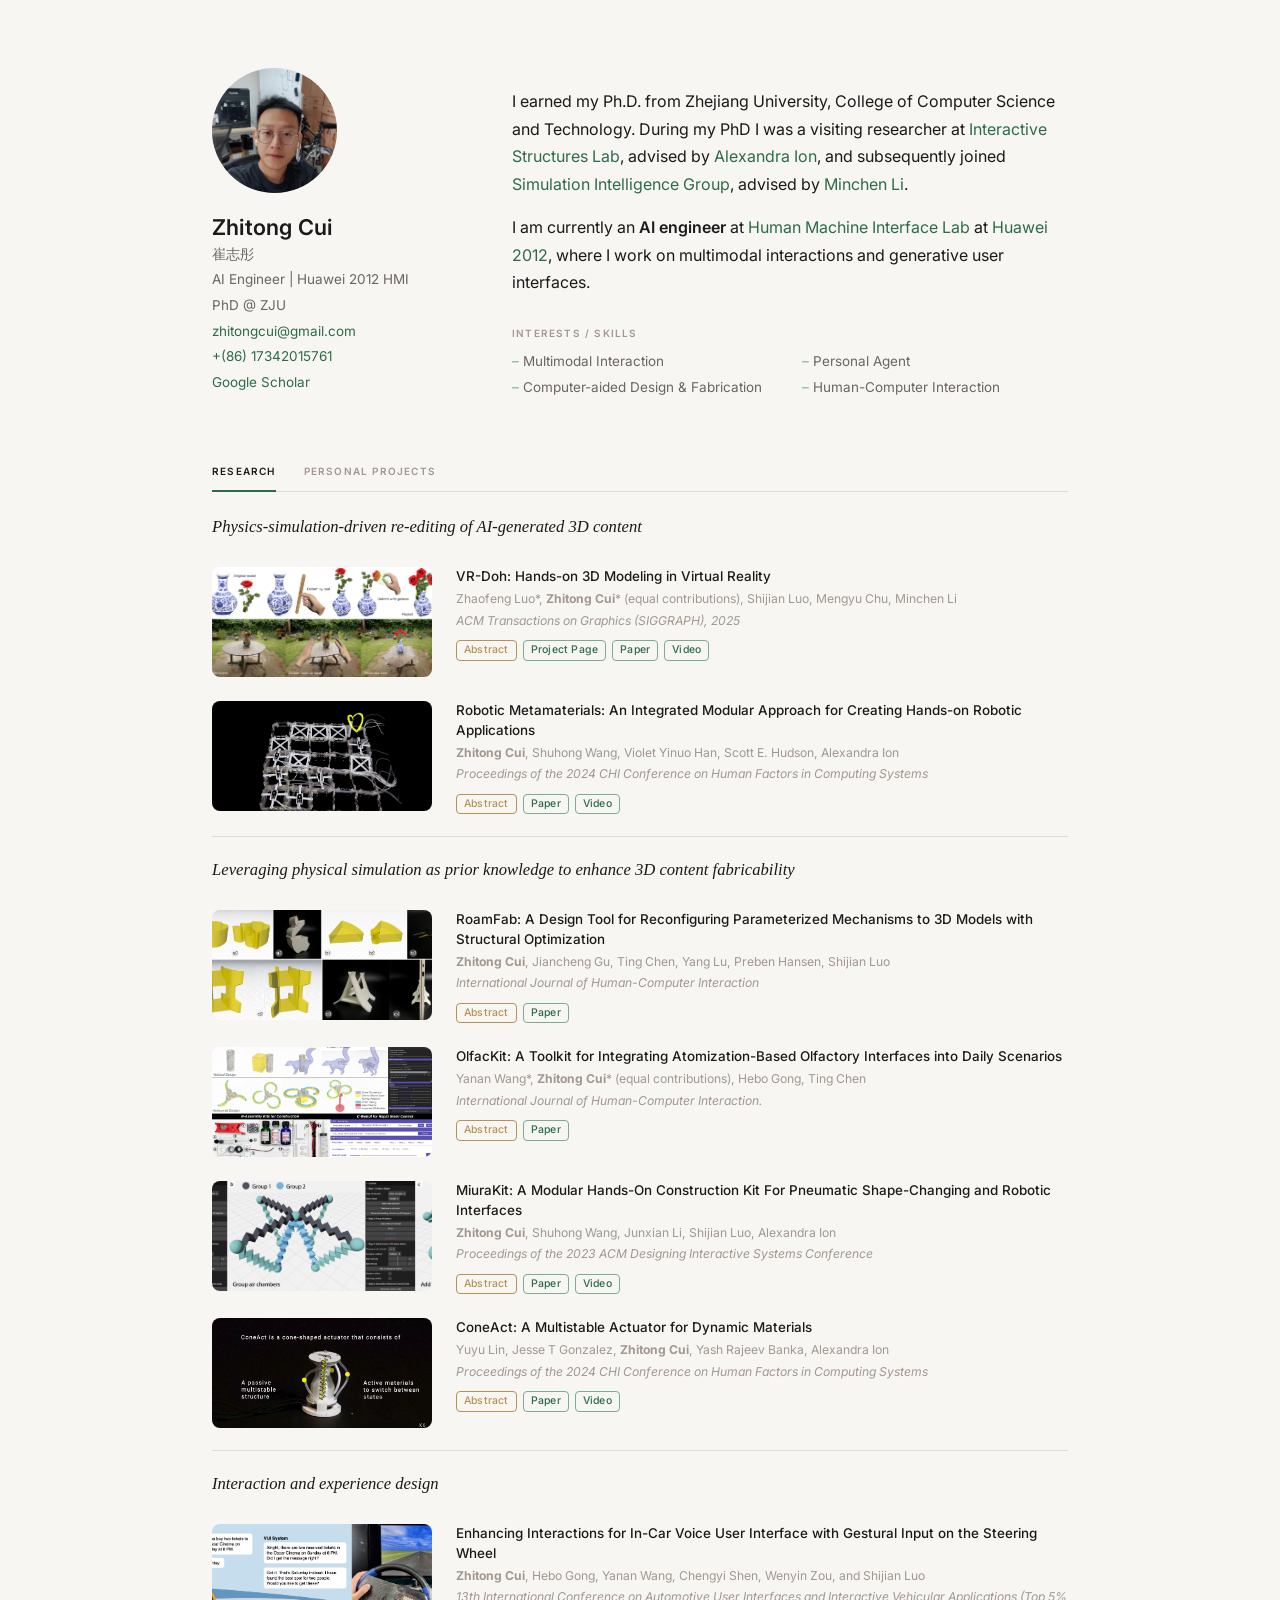
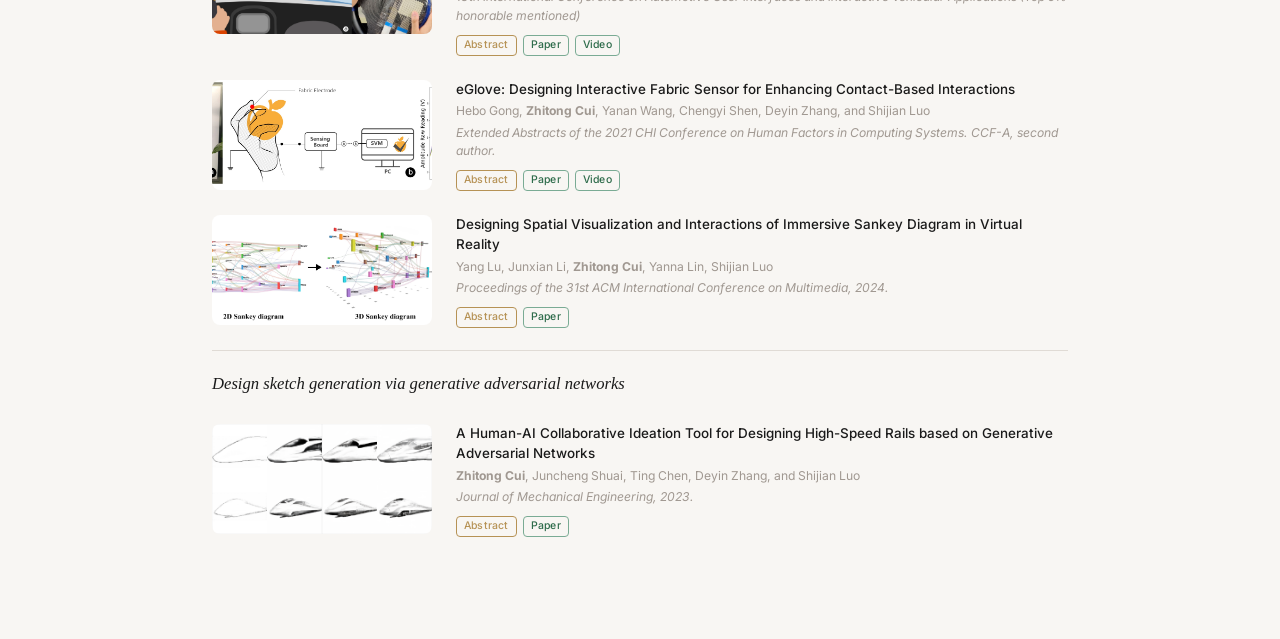
==== index.html @ d44f9c66 "update abstracts" ====
<!doctype html>
<html lang="en">
  <head>
    <meta charset="utf-8" />
    <meta name="viewport" content="width=device-width, initial-scale=1" />
    <meta
      name="description"
      content="Zhitong Cui - AI Engineer at Huawei 2012 HMI, PhD at ZJU. Research in multimodal generation, personal agents, HCI, CAD, and fabrication."
    />
    <title>Zhitong Cui</title>
    <link rel="preconnect" href="https://fonts.googleapis.com" />
    <link rel="preconnect" href="https://fonts.gstatic.com" crossorigin />
    <link
      href="https://fonts.googleapis.com/css2?family=Cormorant+Garant:ital,wght@0,400;0,500;0,600;0,700;1,400&amp;family=Inter:wght@300;400;500;600;700&amp;display=swap"
      rel="stylesheet"
    />
    <link rel="stylesheet" href="styles.css" />
  </head>
  <body>
    <main class="page">
      <section class="top-grid" aria-label="Profile and introduction">
        <aside class="profile" aria-label="Profile">
          <img class="avatar" src="avatar.jpg" alt="Zhitong Cui portrait" />

          <h1>Zhitong Cui</h1>
          <p class="name-cn">崔志彤</p>
          <p class="role">AI Engineer | Huawei 2012 HMI</p>

          <ul class="profile-list">
            <li>PhD @ ZJU</li>
            <li><a href="mailto:zhitongcui@gmail.com">zhitongcui@gmail.com</a></li>
            <li><a href="tel:+8617342015761">+(86) 17342015761</a></li>
          </ul>

          <nav class="links" aria-label="Personal links">
            <a
              href="https://scholar.google.com/citations?user=4BOa6U4AAAAJ&amp;hl=en&amp;oi=ao"
              target="_blank"
              rel="noreferrer"
            >
              Google Scholar
            </a>
          </nav>
        </aside>

        <section class="content" aria-label="Main content">
          <section class="intro">
            <p>
              I earned my Ph.D. from
              Zhejiang University, College of Computer Science and Technology.
              During my PhD I was a visiting researcher at
              <a class="highlight" href="https://interactive-structures.org/" target="_blank" rel="noreferrer">Interactive Structures Lab</a>, advised by
              <a class="highlight" href="https://alexandraion.com/" target="_blank" rel="noreferrer">Alexandra Ion</a>, and subsequently joined
              <a class="highlight" href="https://www.cs.cmu.edu/~minchenl/" target="_blank" rel="noreferrer">Simulation Intelligence Group</a>, advised by
              <a class="highlight" href="https://www.cs.cmu.edu/~minchenl/" target="_blank" rel="noreferrer">Minchen Li</a>.
            </p>

            <p>
              I am currently an <strong>AI engineer</strong> at
              <span class="highlight">Human Machine Interface Lab</span> at
              <span class="highlight">Huawei 2012</span>, where I work on multimodal interactions and generative user interfaces.
            </p>

            <div class="skills-block">
              <h2>Interests / Skills</h2>
              <ul class="skills">
                <li>Multimodal Interaction</li>
                <li>Personal Agent</li>
                <li>Computer-aided Design &amp; Fabrication</li>
                <li>Human-Computer Interaction</li>
              </ul>
            </div>
          </section>
        </section>
      </section>

      <section class="publications" aria-label="Research and Projects">
          <div class="section-heading">
            <div class="section-tabs" role="tablist">
              <button class="section-tab active" role="tab" aria-selected="true" aria-controls="tab-research" id="tab-btn-research">Research</button>
              <button class="section-tab" role="tab" aria-selected="false" aria-controls="tab-projects" id="tab-btn-projects">Personal Projects</button>
            </div>
          </div>

          <div id="tab-research" role="tabpanel" aria-labelledby="tab-btn-research">
          <article class="pub-group pub-group--teasers">
            <h3>Physics-simulation-driven re-editing of AI-generated 3D content</h3>
            <img class="paper-teaser" src="teasers/VR-Doh-teaser.jpg" alt="VR-Doh teaser" />
            <div class="paper">
              <h4>VR-Doh: Hands-on 3D Modeling in Virtual Reality</h4>
              <p>Zhaofeng Luo*, <strong>Zhitong Cui</strong>* (equal contributions), Shijian Luo, Mengyu Chu, Minchen Li</p>
              <p class="venue">ACM Transactions on Graphics (SIGGRAPH), 2025</p>
              <div class="paper-links">
                <a class="paper-link" target="_blank" rel="noreferrer" href="https://simulation-intelligence.github.io/VR-Doh/">Project Page</a>
                <a class="paper-link" target="_blank" rel="noreferrer" href="https://arxiv.org/pdf/2412.00814">Paper</a>
                <a class="paper-link" target="_blank" rel="noreferrer" href="https://www.youtube.com/watch?v=Vdjg6W9O3Ss">Video</a>
              </div>
            </div>
            <img class="paper-teaser" src="teasers/RMM-teaser.jpg" alt="Robotic Metamaterials teaser" />
            <div class="paper">
              <h4>
                Robotic Metamaterials: An Integrated Modular Approach for
                Creating Hands-on Robotic Applications
              </h4>
              <p><strong>Zhitong Cui</strong>, Shuhong Wang, Violet Yinuo Han, Scott E. Hudson, Alexandra Ion</p>
              <p class="venue">Proceedings of the 2024 CHI Conference on Human Factors in Computing Systems</p>
              <div class="paper-links">
                <a class="paper-link" target="_blank" rel="noreferrer" href="https://interactive-structures.org/assets//publications/2024-05-robotic-mm/paper.pdf">Paper</a>
                <a class="paper-link" target="_blank" rel="noreferrer" href="https://www.youtube.com/watch?v=8nzoPZUADJY">Video</a>
              </div>
            </div>
          </article>

          <article class="pub-group pub-group--teasers">
            <h3>Leveraging physical simulation as prior knowledge to enhance 3D content fabricability</h3>
            <img class="paper-teaser" src="teasers/RoamFab-teaser.jpeg" alt="RoamFab teaser" />
            <div class="paper">
              <h4>
                RoamFab: A Design Tool for Reconfiguring Parameterized
                Mechanisms to 3D Models with Structural Optimization
              </h4>
              <p><strong>Zhitong Cui</strong>, Jiancheng Gu, Ting Chen, Yang Lu, Preben Hansen, Shijian Luo</p>
              <p class="venue">International Journal of Human-Computer Interaction</p>
              <div class="paper-links">
                <a class="paper-link" target="_blank" rel="noreferrer" href="papers/RoamFab%20A%20Design%20Tool%20for%20Reconfiguring%20Parameterized%20Mechanisms%20to%203D%20Models%20With%20Structural%20Optimization.pdf">Paper</a>
              </div>
            </div>
            <img class="paper-teaser" src="teasers/OlfacKit-teaser.jpeg" alt="OlfacKit teaser" />
            <div class="paper">
              <h4>
                OlfacKit: A Toolkit for Integrating Atomization-Based Olfactory
                Interfaces into Daily Scenarios
              </h4>
              <p>Yanan Wang*, <strong>Zhitong Cui</strong>* (equal contributions), Hebo Gong, Ting Chen</p>
              <p class="venue">International Journal of Human-Computer Interaction.</p>
              <div class="paper-links">
                <a class="paper-link" target="_blank" rel="noreferrer" href="papers/OlfacKit%20A%20Toolkit%20for%20Integrating%20Atomization%20Based%20Olfactory%20Interfaces%20into%20Daily%20Scenarios.pdf">Paper</a>
              </div>
            </div>
            <img class="paper-teaser" src="teasers/MiuraKit-teaser.jpg" alt="MiuraKit teaser" />
            <div class="paper">
              <h4>
                MiuraKit: A Modular Hands-On Construction Kit For Pneumatic
                Shape-Changing and Robotic Interfaces
              </h4>
              <p><strong>Zhitong Cui</strong>, Shuhong Wang, Junxian Li, Shijian Luo, Alexandra Ion</p>
              <p class="venue">Proceedings of the 2023 ACM Designing Interactive Systems Conference</p>
              <div class="paper-links">
                <a class="paper-link" target="_blank" rel="noreferrer" href="https://interactive-structures.org/assets//publications/2023-07-miura-kit/paper.pdf">Paper</a>
                <a class="paper-link" target="_blank" rel="noreferrer" href="https://www.youtube.com/watch?v=qRtYR6gM0S8">Video</a>
              </div>
            </div>
            <img class="paper-teaser" src="teasers/ConeAct-teaser.jpg" alt="ConeAct teaser" />
            <div class="paper">
              <h4>ConeAct: A Multistable Actuator for Dynamic Materials</h4>
              <p>Yuyu Lin, Jesse T Gonzalez, <strong>Zhitong Cui</strong>, Yash Rajeev Banka, Alexandra Ion</p>
              <p class="venue">Proceedings of the 2024 CHI Conference on Human Factors in Computing Systems</p>
              <div class="paper-links">
                <a class="paper-link" target="_blank" rel="noreferrer" href="https://interactive-structures.org/publications/2024-05-coneact/">Paper</a>
                <a class="paper-link" target="_blank" rel="noreferrer" href="https://www.youtube.com/watch?v=_nHfBX1utmI">Video</a>
              </div>
            </div>
          </article>


          <article class="pub-group pub-group--teasers">
            <h3>Interaction and experience design</h3>
            <img class="paper-teaser" src="teasers/In-Car-Voice-User-%20Interface-teaser.jpg" alt="In-Car Voice UI teaser" />
            <div class="paper">
              <h4>
                Enhancing Interactions for In-Car Voice User Interface with
                Gestural Input on the Steering Wheel
              </h4>
              <p><strong>Zhitong Cui</strong>, Hebo Gong, Yanan Wang, Chengyi Shen, Wenyin Zou, and Shijian Luo</p>
              <p class="venue">13th International Conference on Automotive User Interfaces and Interactive Vehicular Applications (Top 5% honorable mentioned)</p>
              <div class="paper-links">
                <a class="paper-link" target="_blank" rel="noreferrer" href="https://dl.acm.org/doi/10.1145/3409118.3475126">Paper</a>
                <a class="paper-link" target="_blank" rel="noreferrer" href="https://www.youtube.com/watch?v=mD3sK-2BsP8">Video</a>
              </div>
            </div>
            <img class="paper-teaser" src="teasers/eGlove-teaser.jpeg" alt="eGlove teaser" />
            <div class="paper">
              <h4>
                eGlove: Designing Interactive Fabric Sensor for Enhancing
                Contact-Based Interactions
              </h4>
              <p>Hebo Gong, <strong>Zhitong Cui</strong>, Yanan Wang, Chengyi Shen, Deyin Zhang, and Shijian Luo</p>
              <p class="venue">Extended Abstracts of the 2021 CHI Conference on Human Factors in Computing Systems. CCF-A, second author.</p>
              <div class="paper-links">
                <a class="paper-link" target="_blank" rel="noreferrer" href="https://dl.acm.org/doi/10.1145/3411763.3451824">Paper</a>
                <a class="paper-link" target="_blank" rel="noreferrer" href="https://www.youtube.com/watch?v=1GXRrxKwnh4">Video</a>
              </div>
            </div>
            <img class="paper-teaser" src="teasers/Sankey-Diagram-teaser.jpg" alt="Sankey Diagram teaser" />
            <div class="paper">
              <h4>
                Designing Spatial Visualization and Interactions of Immersive
                Sankey Diagram in Virtual Reality
              </h4>
              <p>Yang Lu, Junxian Li, <strong>Zhitong Cui</strong>, Yanna Lin, Shijian Luo</p>
              <p class="venue">Proceedings of the 31st ACM International Conference on Multimedia, 2024.</p>
              <div class="paper-links">
                <a class="paper-link" target="_blank" rel="noreferrer" href="https://dl.acm.org/doi/10.1145/3664647.3681460">Paper</a>
              </div>
            </div>
          </article>

          <article class="pub-group pub-group--teasers">
            <h3>Design sketch generation via generative adversarial networks</h3>
            <img class="paper-teaser" src="teasers/GAN-teaser.png" alt="GAN teaser" />
            <div class="paper">
              <h4>
                A Human-AI Collaborative Ideation Tool for Designing High-Speed
                Rails based on Generative Adversarial Networks
              </h4>
              <p><strong>Zhitong Cui</strong>, Juncheng Shuai, Ting Chen, Deyin Zhang, and Shijian Luo</p>
              <p class="venue">Journal of Mechanical Engineering, 2023.</p>
              <div class="paper-links">
                <a class="paper-link" target="_blank" rel="noreferrer" href="papers/基于群智协同计算的高速列车概念生成设计研究.pdf">Paper</a>
              </div>
            </div>
          </article>
          </div>

          <div id="tab-projects" role="tabpanel" aria-labelledby="tab-btn-projects" hidden>
          </div>
      </section>
    </main>

    <div class="lightbox" id="lightbox" role="dialog" aria-modal="true" aria-label="Image preview">
      <button class="lightbox-close" id="lightbox-close" aria-label="Close">
        <svg width="20" height="20" viewBox="0 0 20 20" fill="none" xmlns="http://www.w3.org/2000/svg">
          <line x1="3" y1="3" x2="17" y2="17" stroke="currentColor" stroke-width="2" stroke-linecap="round"/>
          <line x1="17" y1="3" x2="3" y2="17" stroke="currentColor" stroke-width="2" stroke-linecap="round"/>
        </svg>
      </button>
      <div class="lightbox-body">
        <img class="lightbox-img" id="lightbox-img" src="" alt="" />
        <p class="lightbox-abstract" id="lightbox-abstract"></p>
      </div>
      <div class="lightbox-controls">
        <button class="lightbox-zoom-btn" id="zoom-out" aria-label="Zoom out">
          <svg width="16" height="16" viewBox="0 0 16 16" fill="none" xmlns="http://www.w3.org/2000/svg">
            <circle cx="7" cy="7" r="5.5" stroke="currentColor" stroke-width="1.5"/>
            <line x1="4.5" y1="7" x2="9.5" y2="7" stroke="currentColor" stroke-width="1.5" stroke-linecap="round"/>
            <line x1="11" y1="11" x2="14" y2="14" stroke="currentColor" stroke-width="1.5" stroke-linecap="round"/>
          </svg>
        </button>
        <span class="lightbox-zoom-level" id="zoom-level">100%</span>
        <button class="lightbox-zoom-btn" id="zoom-in" aria-label="Zoom in">
          <svg width="16" height="16" viewBox="0 0 16 16" fill="none" xmlns="http://www.w3.org/2000/svg">
            <circle cx="7" cy="7" r="5.5" stroke="currentColor" stroke-width="1.5"/>
            <line x1="7" y1="4.5" x2="7" y2="9.5" stroke="currentColor" stroke-width="1.5" stroke-linecap="round"/>
            <line x1="4.5" y1="7" x2="9.5" y2="7" stroke="currentColor" stroke-width="1.5" stroke-linecap="round"/>
            <line x1="11" y1="11" x2="14" y2="14" stroke="currentColor" stroke-width="1.5" stroke-linecap="round"/>
          </svg>
        </button>
      </div>
    </div>

    <script>
      const lightbox = document.getElementById('lightbox');
      const lightboxImg = document.getElementById('lightbox-img');
      const lightboxAbstract = document.getElementById('lightbox-abstract');
      const lightboxClose = document.getElementById('lightbox-close');
      const zoomInBtn = document.getElementById('zoom-in');
      const zoomOutBtn = document.getElementById('zoom-out');
      const zoomLevel = document.getElementById('zoom-level');

      const abstracts = {
        'teasers/VR-Doh-teaser.jpg': 'We introduce VR-Doh, an open-source, hands-on 3D modeling system that enables intuitive creation and manipulation of elastoplastic objects in Virtual Reality (VR). By customizing the Material Point Method (MPM) for real-time simulation of hand-induced large deformations and enhancing 3D Gaussian Splatting for seamless rendering, VR-Doh provides an interactive and immersive 3D modeling experience. Users can naturally sculpt, deform, and edit objects through both contact- and gesture-based hand-object interactions. To achieve real-time performance, our system incorporates localized simulation techniques, particle-level collision handling, and the decoupling of physical and appearance representations, ensuring smooth and responsive interactions. VR-Doh supports both object creation and editing, enabling diverse modeling tasks such as designing food items, characters, and interlocking structures, all resulting in simulation-ready assets. User studies with both novice and experienced participants highlight the system\'s intuitive design, immersive feedback, and creative potential. Compared to existing geometric modeling tools, VR-Doh offers enhanced accessibility and natural interaction, making it a powerful tool for creative exploration in VR.',
        'teasers/RMM-teaser.jpg': 'We propose augmenting initially passive structures built from simple repeated cells, with novel active units to enable dynamic, shape-changing, and robotic applications. Inspired by metamaterials that can employ mechanisms, we build a framework that allows users to configure cells of this passive structure to allow it to perform complex tasks. A key benefit is that our structures can be repeatedly (re)configured by users inserting our configuration units to turn the passive material into, e.g., locomotion robots, integrated motion platforms, or interactive interfaces. To this end, we present a mechanical system consisting of a flexible, passive, shearing lattice structure, as well as rigid and active unit cells to be inserted into the lattice for configuration. The active unit is a closed-loop pneumatically controlled shearing cell to dynamically actuate the macroscopic movement of the structure. The passive rigid cells redirect the forces to create complex motion with a reduced number of active cells. Since the placement of the rigid and active units is challenging, we offer a computational design tool that optimizes the cell placement to match the macroscopic, user-defined target motions and generates the control code for the active cells.',
        'teasers/RoamFab-teaser.jpeg': 'Creating personalized 3D printing objects has become increasingly popular with the advance in end-user modeling tools and fabrication techniques. However, it remains challenging for novice makers to design and fabricate functional objects with mechanical motion such as linear or rotational. To empower users to add mechanical movements to their models for particular needs, we first investigate the commonly used 3D printable mechanisms and parameterize four mechanical primitives. We then provide a computational approach to reconfigure the mechanical primitives to user-provided 3D models, with an underlying structural optimization procedure according to a specified bending force. We further showcase a set of design examples and conduct a user study to demonstrate the potential of our approach in creating personalized functional artifacts.',
        'teasers/OlfacKit-teaser.jpeg': 'To increase the ubiquity and merging of Olfactory Interfaces (OIs) into daily scenarios seamlessly and aesthetically, we propose OlfacKit, a fully integrated pipeline, which consists of (1) an interactive design tool that enables novice users to quickly model the physical forms of OIs and automatically generate fabrication-ready designs; (2) a construction workflow with a series of assembly kits and a video tutorial; (3) a WebUI for rapidly testing and prototyping smell control through Wi-Fi communication. We tested the atomization performance with different voltages and aroma liquids and further guided the implementation of the WebUI. Six applications have been explored, showing the flexibility and scalability of our toolkit. We conducted a workshop to evaluate the feasibility and usability of OlfacKit, involving 15 participants who proposed 108 creative ideas and implemented 13 working prototypes.',
        'teasers/MiuraKit-teaser.jpg': 'Building shape-changing, robotic or deployable interfaces is notoriously difficult, often requiring fabrication skills or specialized hardware. We present a construction kit for novice users to enable immediate hands-on exploration of custom shape-changing or robotic structures through pneumatically actuated origami tubes. Our construction kit consists of generic origami actuators that can be combined with our connectors to result in a variety of shapes and motions. Our novel connectors support simple mechanical connections through snap fits and pneumatic configurations through plugs. To assist users in designing and previewing complex deformations, we provide a design tool that generates control code for user-defined designs. We envision that our construction kit will facilitate creativity support tasks (e.g. product design) or education. We demonstrate the capabilities of our construction kit with three application examples and a series of objects created during our co-creation study with novice users.',
        'teasers/ConeAct-teaser.jpg': 'Complex actuators in a small form factor are essential for dynamic interfaces. In this paper, we propose ConeAct, a cone-shaped actuator that can extend, contract, and bend in multiple directions to support rich expression in dynamic materials. A key benefit of our actuator is that it is self-contained and portable as the whole system. We designed our actuator\'s structure to be multistable to hold its shape passively, while we control its transition between states using active materials, i.e., shape memory alloys. We present the design space by showcasing our actuator module as part of self-rolling robots, reconfigurable deployable structures, volumetric shape-changing objects and tactile displays. To assist users in designing such structures, we present an interactive editor including simulation to design such interactive capabilities.',
        'teasers/In-Car-Voice-User-%20Interface-teaser.jpg': 'Voice user interfaces (VUI) are becoming indispensable in car for offering drivers the opportunity to make distraction-free inputs and conduct complex tasks. However, the usability and control efficiency of today\'s VUI remain to be enhanced due to its sequential nature. In this work, we explored gestural input on the steering wheel to improve the interaction efficiency of VUI. Based on limitations in VUI, we designed novel gestural commands on the steering wheel to augment them. We also elicited corresponding user-defined gestures by exploring drivers\' touch behavior. Then, we implemented a prototype attached to the steering wheel for recognizing gestures. Finally, we evaluated our system\'s usability regarding driving performance, interaction efficiency, cognitive workload and user feedback. Results revealed that our system improved the control efficiency of VUI and reduced workload without a significant reduction in driving distraction than just using VUI.',
        'teasers/eGlove-teaser.jpeg': 'We present eGlove, a wearable and low-cost fabric sensor for recognizing a rich context of objects by touching them, including daily necessities, fruits, plants, as well as different body parts. Our sensing approach utilizes Swept frequency Capacitive Sensing (SFCS) to provide consistent sensor readings even when the fabric electrode is under varying deformation and stretching degrees. Our work proposes an easy fabrication method and hardware configuration for prototyping the interactive fabric sensor. We evaluated our system\'s classification accuracy through per-user training and found a real-time classification of 96.3%. We also demonstrated novel contextual interactions enabled by our technical approach with several applications.',
        'teasers/Sankey-Diagram-teaser.jpg': 'Virtual reality (VR) is a revolutionary method of presenting data visualizations, which brings potential possibilities for enhancing analytical activities. However, applying this method to visualize complex data flows remains largely underexplored, especially the Sankey diagrams, which have an advantageous capacity to represent trends in data flows. In this work, we explored a novel design for the immersive Sankey diagram system within VR environments, utilizing a three-dimensional visual design and several interaction techniques that leveraged VR\'s spatial and immersive capabilities. Through two comparative user studies, we found the effectiveness of the VR Sankey diagram system in improving task performance and engagement and reducing cognitive workload in complex data analysis. We contribute an interactive, immersive Sankey diagram system in VR environments, empirical evidence of its advantages, and design lessons for future immersive visualization tools.',
        'teasers/GAN-teaser.png': '为了满足不同学科领域的大众参与到高速列车的概念设计过程中贡献创意，开展了基于群智协同的高速列车计算机辅助概念设计研究。旨在通过人机共创与协同的方式，降低设计门槛，启发高速列车设计过程中的创造性与想象力，具像化头脑中所闪现的设计灵感，以及简化创作原始草图的时间精力。基于创意支持理论与高速列车概念设计的不同阶段，提出了三个创意启发策略，以促进设计构思过程中的发散式思维与收敛式思维。通过构建一套高质量的高速列车概念设计数据集，使用深度生成式对抗神经网络(GAN) 实现创意启发策略。系统以设计师的输入作为限制，生成同时具备延续性与新奇性并符合审美的设计方案。通过实验评估验证所提出方法的有效性，阐述了定性分析的结果，为群智协同设计研究提供参考。',
      };

      let scale = 1;
      const STEP = 0.25;
      const MIN = 0.5;
      const MAX = 3;

      function applyZoom() {
        lightboxImg.style.zoom = scale;
        zoomLevel.textContent = Math.round(scale * 100) + '%';
        zoomOutBtn.disabled = scale <= MIN;
        zoomInBtn.disabled = scale >= MAX;
      }

      function openLightbox(src, alt) {
        lightboxImg.src = src;
        lightboxImg.alt = alt;
        lightboxAbstract.textContent = abstracts[src] || '';
        scale = 1;
        applyZoom();
        lightbox.classList.add('active');
        document.body.style.overflow = 'hidden';
      }

      document.querySelectorAll('.paper-teaser').forEach(img => {
        img.addEventListener('click', () => openLightbox(img.getAttribute('src'), img.alt));
      });

      document.querySelectorAll('.paper').forEach(paper => {
        const linksDiv = paper.querySelector('.paper-links');
        if (!linksDiv) return;
        const btn = document.createElement('button');
        btn.className = 'paper-link paper-link--abstract';
        btn.textContent = 'Abstract';
        linksDiv.insertBefore(btn, linksDiv.firstChild);
        btn.addEventListener('click', () => {
          let prev = paper.previousElementSibling;
          while (prev && !prev.classList.contains('paper-teaser')) {
            prev = prev.previousElementSibling;
          }
          if (prev) openLightbox(prev.getAttribute('src'), prev.alt);
        });
      });

      zoomInBtn.addEventListener('click', () => { scale = Math.min(MAX, scale + STEP); applyZoom(); });
      zoomOutBtn.addEventListener('click', () => { scale = Math.max(MIN, scale - STEP); applyZoom(); });

      function closeLightbox() {
        lightbox.classList.remove('active');
        document.body.style.overflow = '';
        scale = 1;
      }

      document.querySelectorAll('.section-tab').forEach(tab => {
        tab.addEventListener('click', () => {
          document.querySelectorAll('.section-tab').forEach(t => {
            t.classList.remove('active');
            t.setAttribute('aria-selected', 'false');
          });
          document.querySelectorAll('[role="tabpanel"]').forEach(p => { p.hidden = true; });
          tab.classList.add('active');
          tab.setAttribute('aria-selected', 'true');
          document.getElementById(tab.getAttribute('aria-controls')).hidden = false;
        });
      });

      lightboxClose.addEventListener('click', closeLightbox);
      lightbox.addEventListener('click', e => { if (e.target === lightbox) closeLightbox(); });
      document.addEventListener('keydown', e => {
        if (e.key === 'Escape') closeLightbox();
        if (e.key === '+' || e.key === '=') { scale = Math.min(MAX, scale + STEP); applyZoom(); }
        if (e.key === '-') { scale = Math.max(MIN, scale - STEP); applyZoom(); }
      });
    </script>
  </body>
</html>
---- styles.css ----
:root {
  --text: #1a1a1a;
  --mid: #6b6560;
  --faint: #a09891;
  --line: #e0dbd5;
  --paper: #f8f6f3;
  --wash: #efecea;
  --accent: #7aab94;
  --accent-strong: #2d6b4a;
  --font-body: "Inter", system-ui, -apple-system, sans-serif;
  --font-display: "Cormorant Garant", Georgia, serif;
}

* {
  box-sizing: border-box;
}

html {
  scroll-behavior: smooth;
}

body {
  margin: 0;
  background: var(--paper);
  color: var(--text);
  font-family: var(--font-body);
  font-size: 15px;
  line-height: 1.6;
}

a {
  color: var(--accent-strong);
  text-decoration: none;
  transition: color 160ms ease, background-color 160ms ease;
}

a:hover {
  color: #1d4d34;
  background: rgba(45, 107, 74, 0.08);
}

.highlight {
  color: var(--accent-strong);
}

.page {
  max-width: 960px;
  margin: 0 auto;
  padding: clamp(36px, 6vw, 68px) clamp(22px, 5vw, 52px) 80px;
}

/* ── Top grid ─────────────────────────────── */

.top-grid {
  display: grid;
  grid-template-columns: minmax(190px, 240px) minmax(0, 1fr);
  gap: clamp(32px, 5vw, 60px);
  align-items: start;
}

.profile {
  align-self: start;
}

.avatar {
  width: 52%;
  aspect-ratio: 1;
  object-fit: cover;
  object-position: center 20%;
  display: block;
  margin: 0 0 22px;
  background: var(--wash);
  border-radius: 50%;
}

.profile h1 {
  margin: 0 0 4px;
  font-family: var(--font-body);
  font-size: clamp(17px, 1.7vw, 22px);
  line-height: 1.15;
  font-weight: 600;
  letter-spacing: 0.01em;
}

.name-cn {
  margin: 0 0 4px;
  font-size: 13.5px;
  font-weight: 400;
  color: var(--mid);
}

.role {
  margin: 0 0 4px;
  font-size: 13.5px;
  font-weight: 400;
  color: var(--mid);
}

.profile-list,
.links,
.skills {
  list-style: none;
  padding: 0;
  margin: 0;
}

.profile-list {
  display: grid;
  gap: 4px;
  color: var(--mid);
  font-size: 13.5px;
  font-weight: 400;
}

.links {
  display: flex;
  flex-wrap: wrap;
  gap: 4px 10px;
  margin-top: 4px;
  font-size: 13.5px;
  font-weight: 400;
}

.links a + a::before {
  content: "/";
  margin-right: 10px;
  color: var(--faint);
  font-weight: 300;
}

/* ── Main content ─────────────────────────── */

.content {
  min-width: 0;
  padding-top: 20px;
}

.intro {
  max-width: 680px;
}

.intro p {
  margin: 0 0 16px;
  font-size: clamp(14.5px, 1.25vw, 16px);
  line-height: 1.72;
  font-weight: 400;
  color: var(--text);
}

.intro strong {
  font-weight: 600;
}

.skills-block {
  margin-top: 28px;
}

.skills-block h2 {
  margin: 0;
  font-family: var(--font-body);
  font-size: 10px;
  font-weight: 600;
  letter-spacing: 0.12em;
  text-transform: uppercase;
  color: var(--faint);
}

.skills {
  display: grid;
  grid-template-columns: repeat(2, minmax(180px, 1fr));
  gap: 5px 24px;
  margin-top: 10px;
  font-size: 13.5px;
  line-height: 1.55;
  font-weight: 400;
  color: var(--mid);
}

.skills li::before {
  content: "– ";
  color: var(--accent);
}

/* ── Publications ─────────────────────────── */

.publications {
  margin-top: clamp(44px, 6vw, 68px);
}

.section-heading {
  display: flex;
  align-items: center;
  gap: 18px;
  margin-bottom: 24px;
  padding-bottom: 14px;
  border-bottom: 1px solid var(--line);
}

.section-heading h2 {
  margin: 0;
  font-family: var(--font-body);
  font-size: 10px;
  font-weight: 600;
  letter-spacing: 0.12em;
  text-transform: uppercase;
  color: var(--faint);
}

.section-tabs {
  display: flex;
  gap: 28px;
}

.section-tab {
  font-family: var(--font-body);
  font-size: 10px;
  font-weight: 600;
  letter-spacing: 0.12em;
  text-transform: uppercase;
  color: var(--faint);
  background: transparent;
  border: none;
  padding: 0;
  cursor: pointer;
  transition: color 160ms ease;
  position: relative;
}

.section-tab::after {
  content: '';
  position: absolute;
  left: 0;
  right: 0;
  bottom: -15px;
  height: 2px;
  background: transparent;
  transition: background 160ms ease;
}

.section-tab.active {
  color: var(--text);
}

.section-tab.active::after {
  background: var(--accent-strong);
}

.section-tab:hover:not(.active) {
  color: var(--mid);
}

.pub-group {
  display: grid;
  grid-template-columns: minmax(130px, 220px) minmax(0, 1fr);
  gap: 24px 24px;
  padding: 22px 0;
  border-top: 1px solid var(--line);
}

.pub-group:first-of-type {
  border-top: 0;
  padding-top: 0;
}

.group-kicker {
  margin: 4px 0 0;
  color: var(--accent-strong);
  font-size: 10px;
  line-height: 1.4;
  font-weight: 600;
  letter-spacing: 0.1em;
  text-transform: uppercase;
}

.pub-group h3 {
  grid-column: 1 / -1;
  margin: 0 0 4px;
  font-family: var(--font-display);
  font-size: clamp(15px, 1.3vw, 18px);
  line-height: 1.38;
  font-weight: 500;
  font-style: italic;
  color: var(--text);
}

.paper {
  grid-column: 2;
}

.paper + .paper {
  margin-top: 13px;
}


.paper h4 {
  margin: 0;
  font-size: clamp(13px, 1.05vw, 14.5px);
  line-height: 1.48;
  font-weight: 500;
  color: var(--text);
}

.paper p {
  margin: 3px 0 0;
  color: var(--faint);
  font-size: clamp(12px, 0.95vw, 13px);
  line-height: 1.5;
  font-weight: 400;
}

.paper .venue {
  margin-top: 3px;
  font-style: italic;
}

.paper-links {
  display: flex;
  gap: 6px;
  margin-top: 10px;
}

.paper-link {
  display: inline-block;
  padding: 1px 7px;
  border-radius: 4px;
  border: 1px solid var(--accent);
  color: var(--accent-strong);
  font-size: 10.5px;
  font-weight: 500;
  letter-spacing: 0.02em;
  background: transparent;
  transition: background 160ms ease, color 160ms ease;
  cursor: pointer;
  font-family: inherit;
  line-height: inherit;
}

.paper-link:hover {
  background: var(--accent);
  color: #fff;
}

.paper-link--abstract {
  border-color: #b69255;
  color: #b69255;
}

.paper-link--abstract:hover {
  background: #b69255;
  color: #fff;
}

.paper-teaser {
  grid-column: 1;
  width: 100%;
  height: 110px;
  object-fit: cover;
  border-radius: 8px;
  align-self: start;
  cursor: pointer;
  transition: opacity 160ms ease, transform 160ms ease;
}

.paper-teaser:hover {
  opacity: 0.88;
  transform: scale(1.02);
}

/* ── Lightbox ─────────────────────────────── */

.lightbox {
  display: none;
  position: fixed;
  inset: 0;
  background: rgba(0, 0, 0, 0.86);
  z-index: 1000;
  align-items: center;
  justify-content: center;
  backdrop-filter: blur(2px);
}

.lightbox.active {
  display: flex;
}

.lightbox-body {
  display: flex;
  flex-direction: column;
  align-items: center;
  gap: 20px;
  overflow-y: auto;
  max-height: calc(100vh - 80px);
  padding: 0 20px 80px;
  scrollbar-width: none;
}

.lightbox-body::-webkit-scrollbar {
  display: none;
}

.lightbox-img {
  max-width: min(86vw, 860px);
  max-height: 60vh;
  object-fit: contain;
  border-radius: 10px;
  box-shadow: 0 24px 64px rgba(0, 0, 0, 0.5);
  flex-shrink: 0;
}

.lightbox-abstract {
  color: rgba(255, 255, 255, 0.8);
  font-size: 15px;
  line-height: 1.68;
  max-width: min(86vw, 700px);
  margin: 0;
  font-weight: 400;
  font-family: var(--font-body);
}

.lightbox-close {
  position: absolute;
  top: 20px;
  right: 24px;
  width: 36px;
  height: 36px;
  display: flex;
  align-items: center;
  justify-content: center;
  background: rgba(255, 255, 255, 0.15);
  border: 1px solid rgba(255, 255, 255, 0.25);
  border-radius: 50%;
  color: #fff;
  cursor: pointer;
  transition: background 160ms ease;
  padding: 0;
}

.lightbox-close:hover {
  background: rgba(255, 255, 255, 0.28);
}

.lightbox-img {
  transition: zoom 200ms ease;
}

.lightbox-controls {
  position: absolute;
  bottom: 28px;
  left: 50%;
  transform: translateX(-50%);
  display: flex;
  align-items: center;
  gap: 12px;
  background: rgba(255, 255, 255, 0.12);
  border: 1px solid rgba(255, 255, 255, 0.2);
  border-radius: 8px;
  padding: 6px 14px;
}

.lightbox-zoom-btn {
  display: flex;
  align-items: center;
  justify-content: center;
  width: 28px;
  height: 28px;
  background: transparent;
  border: none;
  border-radius: 5px;
  color: #fff;
  cursor: pointer;
  transition: background 160ms ease;
  padding: 0;
}

.lightbox-zoom-btn:hover:not(:disabled) {
  background: rgba(255, 255, 255, 0.18);
}

.lightbox-zoom-btn:disabled {
  opacity: 0.3;
  cursor: default;
}

.lightbox-zoom-level {
  color: rgba(255, 255, 255, 0.8);
  font-size: 12px;
  font-family: var(--font-body);
  min-width: 36px;
  text-align: center;
}

/* Explicit row placement so images sit beside their papers */
.pub-group--teasers > h3                    { grid-row: 1; }
.pub-group--teasers > img:nth-of-type(1)    { grid-row: 2; }
.pub-group--teasers > .paper:nth-of-type(1) { grid-row: 2; }
.pub-group--teasers > img:nth-of-type(2)    { grid-row: 3; }
.pub-group--teasers > .paper:nth-of-type(2) { grid-row: 3; }
.pub-group--teasers > img:nth-of-type(3)    { grid-row: 4; }
.pub-group--teasers > .paper:nth-of-type(3) { grid-row: 4; }
.pub-group--teasers > img:nth-of-type(4)    { grid-row: 5; }
.pub-group--teasers > .paper:nth-of-type(4) { grid-row: 5; }

/* ── Responsive ───────────────────────────── */

@media (max-width: 860px) {
  .top-grid {
    grid-template-columns: 1fr;
    gap: 28px;
  }

  .profile {
    display: grid;
    grid-template-columns: 110px minmax(0, 1fr);
    gap: 18px;
    align-items: end;
  }

  .avatar {
    grid-row: span 5;
    width: 100%;
    margin: 0;
  }

  .profile h1,
  .name-cn,
  .role,
  .profile-list,
  .links {
    grid-column: 2;
  }

  .profile h1 {
    font-size: 22px;
  }

  .name-cn {
    margin-top: 0;
  }

  .role {
    margin-bottom: 0;
  }

  .content {
    padding-top: 0;
  }

  .intro p {
    font-size: 15px;
  }

  .skills {
    grid-template-columns: 1fr;
  }

  .section-heading {
    flex-direction: column;
    align-items: flex-start;
    gap: 8px;
  }

  .pub-group {
    grid-template-columns: 1fr;
    gap: 6px;
  }

  .pub-group h3,
  .paper {
    grid-column: 1;
  }

  .pub-group--teasers > h3,
  .pub-group--teasers > img,
  .pub-group--teasers > .paper {
    grid-column: 1;
    grid-row: auto;
  }

  .paper-teaser {
    max-width: 160px;
    aspect-ratio: 4 / 3;
  }
}

@media (max-width: 480px) {
  .page {
    padding-inline: 18px;
  }

  .profile {
    grid-template-columns: 1fr;
    row-gap: 4px;
  }

  .avatar,
  .profile h1,
  .name-cn,
  .role,
  .profile-list,
  .links {
    grid-column: 1;
  }

  .avatar {
    width: 42%;
    max-width: 140px;
    margin-bottom: 16px;
  }

  .profile h1 {
    font-size: 22px;
  }
}
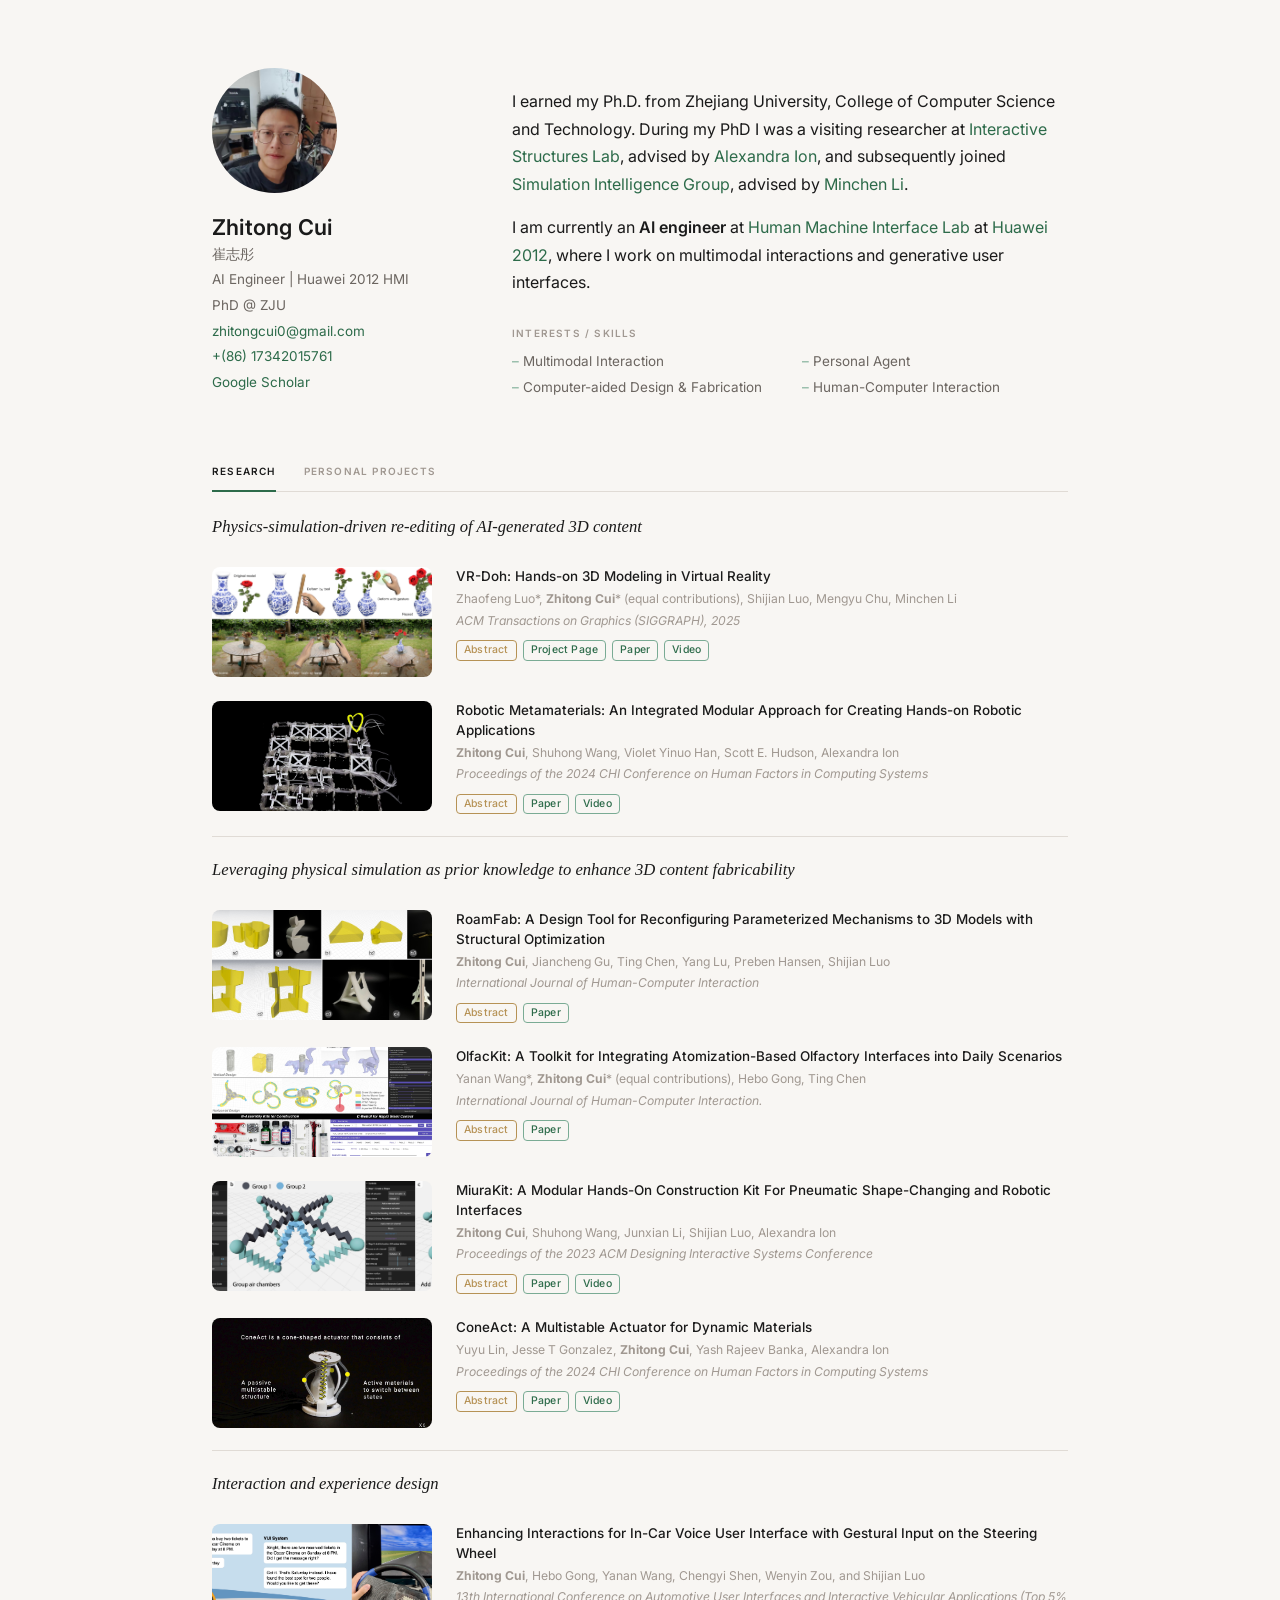
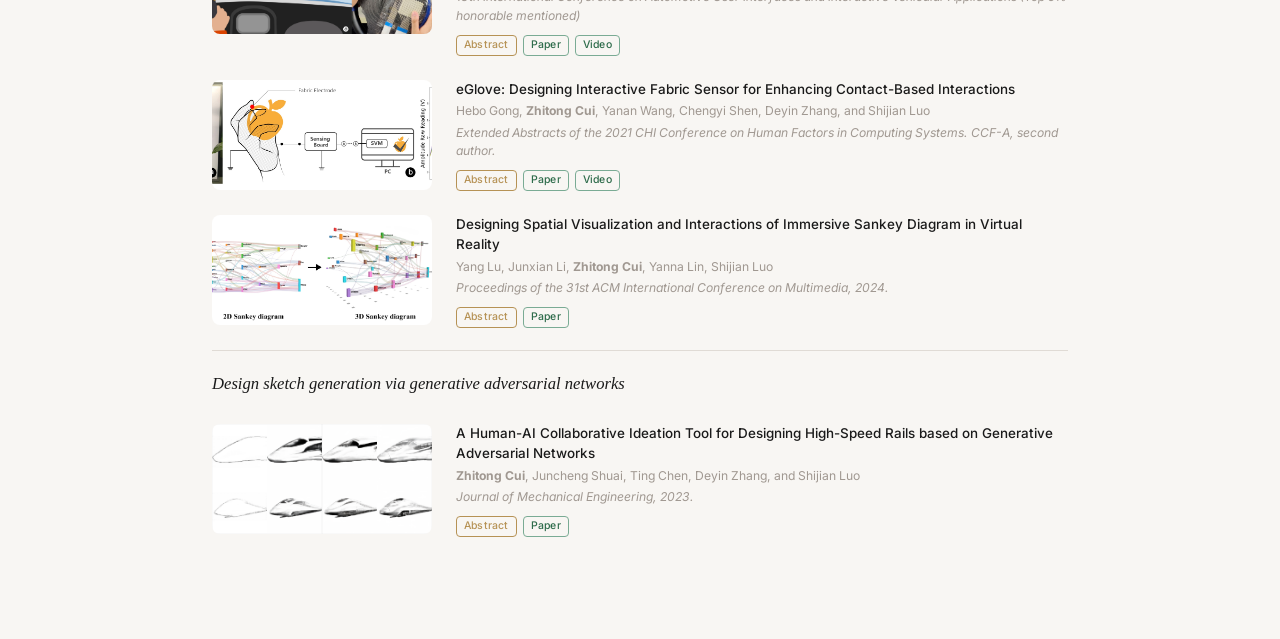
==== commit cb6b9d2d: "update email" ====
--- a/index.html
+++ b/index.html
@@ -7,7 +7,40 @@
       name="description"
       content="Zhitong Cui - AI Engineer at Huawei 2012 HMI, PhD at ZJU. Research in multimodal generation, personal agents, HCI, CAD, and fabrication."
     />
-    <title>Zhitong Cui</title>
+    <title>Zhitong Cui | AI Engineer & PhD Researcher</title>
+    <link rel="canonical" href="https://zhitongcui.github.io/" />
+    <meta property="og:type" content="profile" />
+    <meta property="og:title" content="Zhitong Cui | AI Engineer & PhD Researcher" />
+    <meta property="og:description" content="Zhitong Cui - AI Engineer at Huawei 2012 HMI, PhD at ZJU. Research in multimodal generation, personal agents, HCI, CAD, and fabrication." />
+    <meta property="og:url" content="https://zhitongcui.github.io/" />
+    <meta property="og:image" content="https://zhitongcui.github.io/avatar.jpg" />
+    <meta name="twitter:card" content="summary" />
+    <meta name="twitter:title" content="Zhitong Cui | AI Engineer & PhD Researcher" />
+    <meta name="twitter:description" content="Zhitong Cui - AI Engineer at Huawei 2012 HMI, PhD at ZJU. Research in multimodal generation, personal agents, HCI, CAD, and fabrication." />
+    <meta name="twitter:image" content="https://zhitongcui.github.io/avatar.jpg" />
+    <script type="application/ld+json">
+    {
+      "@context": "https://schema.org",
+      "@type": "Person",
+      "name": "Zhitong Cui",
+      "alternateName": "崔志彤",
+      "url": "https://zhitongcui.github.io/",
+      "image": "https://zhitongcui.github.io/avatar.jpg",
+      "jobTitle": "AI Engineer",
+      "worksFor": {
+        "@type": "Organization",
+        "name": "Huawei 2012 HMI"
+      },
+      "alumniOf": {
+        "@type": "CollegeOrUniversity",
+        "name": "Zhejiang University"
+      },
+      "email": "zhitongcui0@gmail.com",
+      "sameAs": [
+        "https://scholar.google.com/citations?user=4BOa6U4AAAAJ"
+      ]
+    }
+    </script>
     <link rel="preconnect" href="https://fonts.googleapis.com" />
     <link rel="preconnect" href="https://fonts.gstatic.com" crossorigin />
     <link
@@ -28,7 +61,7 @@
 
           <ul class="profile-list">
             <li>PhD @ ZJU</li>
-            <li><a href="mailto:zhitongcui@gmail.com">zhitongcui@gmail.com</a></li>
+            <li><a href="mailto:zhitongcui0@gmail.com">zhitongcui0@gmail.com</a></li>
             <li><a href="tel:+8617342015761">+(86) 17342015761</a></li>
           </ul>
 
--- a/styles.css
+++ b/styles.css
@@ -561,7 +561,7 @@
 
   .pub-group {
     grid-template-columns: 1fr;
-    gap: 6px;
+    gap: 14px;
   }
 
   .pub-group h3,
@@ -570,8 +570,8 @@
   }
 
   .pub-group--teasers > h3,
-  .pub-group--teasers > img,
-  .pub-group--teasers > .paper {
+  .pub-group--teasers > img:nth-of-type(n),
+  .pub-group--teasers > .paper:nth-of-type(n) {
     grid-column: 1;
     grid-row: auto;
   }
@@ -579,6 +579,10 @@
   .paper-teaser {
     max-width: 160px;
     aspect-ratio: 4 / 3;
+  }
+
+  .paper + .paper {
+    margin-top: 18px;
   }
 }
 
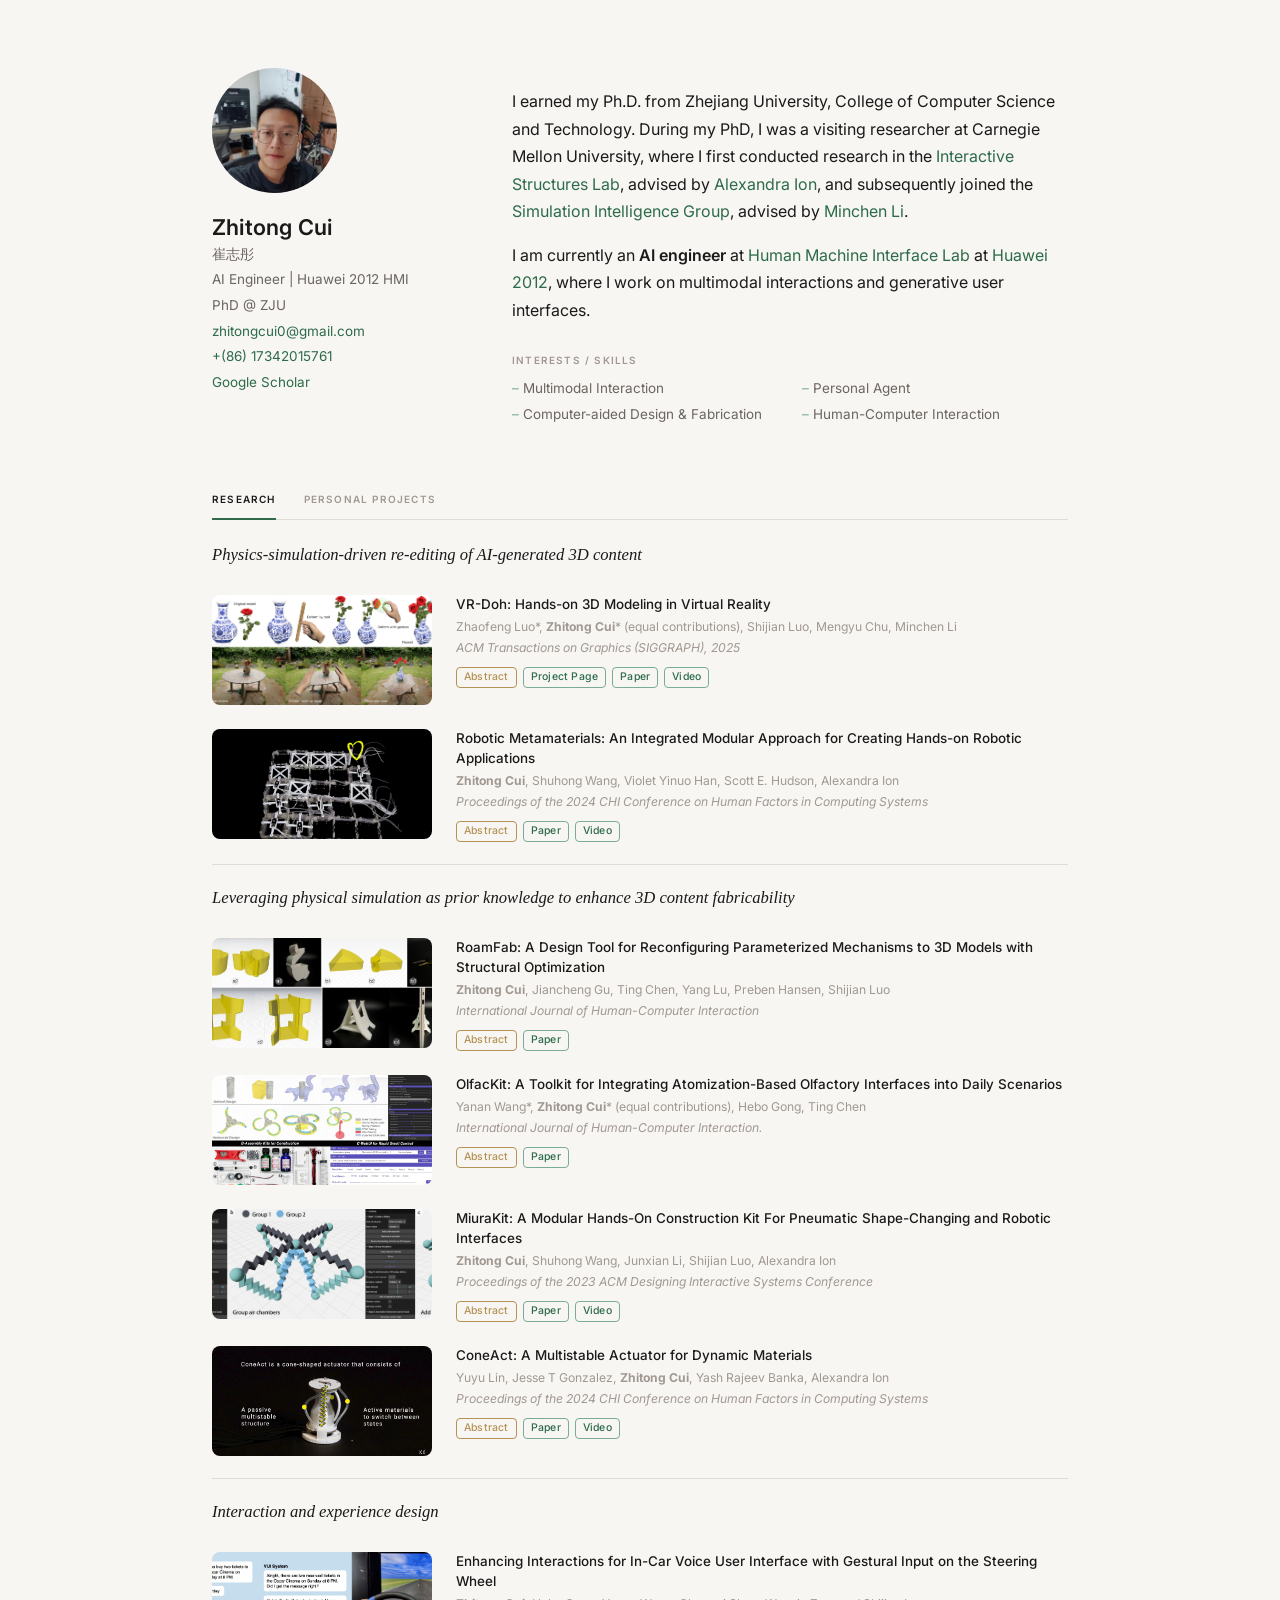
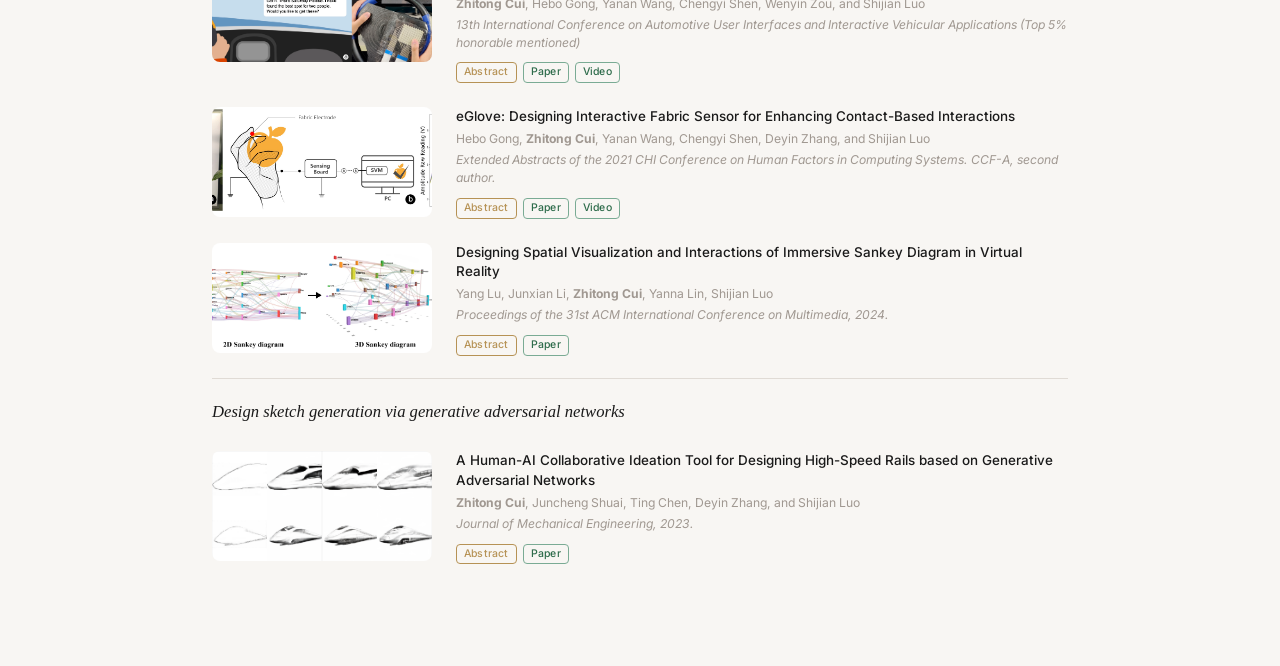
==== commit bb7bf5e8: "Clarify CMU visiting research experience" ====
--- a/index.html
+++ b/index.html
@@ -81,9 +81,10 @@
             <p>
               I earned my Ph.D. from
               Zhejiang University, College of Computer Science and Technology.
-              During my PhD I was a visiting researcher at
+              During my PhD, I was a visiting researcher at Carnegie Mellon University,
+              where I first conducted research in the
               <a class="highlight" href="https://interactive-structures.org/" target="_blank" rel="noreferrer">Interactive Structures Lab</a>, advised by
-              <a class="highlight" href="https://alexandraion.com/" target="_blank" rel="noreferrer">Alexandra Ion</a>, and subsequently joined
+              <a class="highlight" href="https://alexandraion.com/" target="_blank" rel="noreferrer">Alexandra Ion</a>, and subsequently joined the
               <a class="highlight" href="https://www.cs.cmu.edu/~minchenl/" target="_blank" rel="noreferrer">Simulation Intelligence Group</a>, advised by
               <a class="highlight" href="https://www.cs.cmu.edu/~minchenl/" target="_blank" rel="noreferrer">Minchen Li</a>.
             </p>
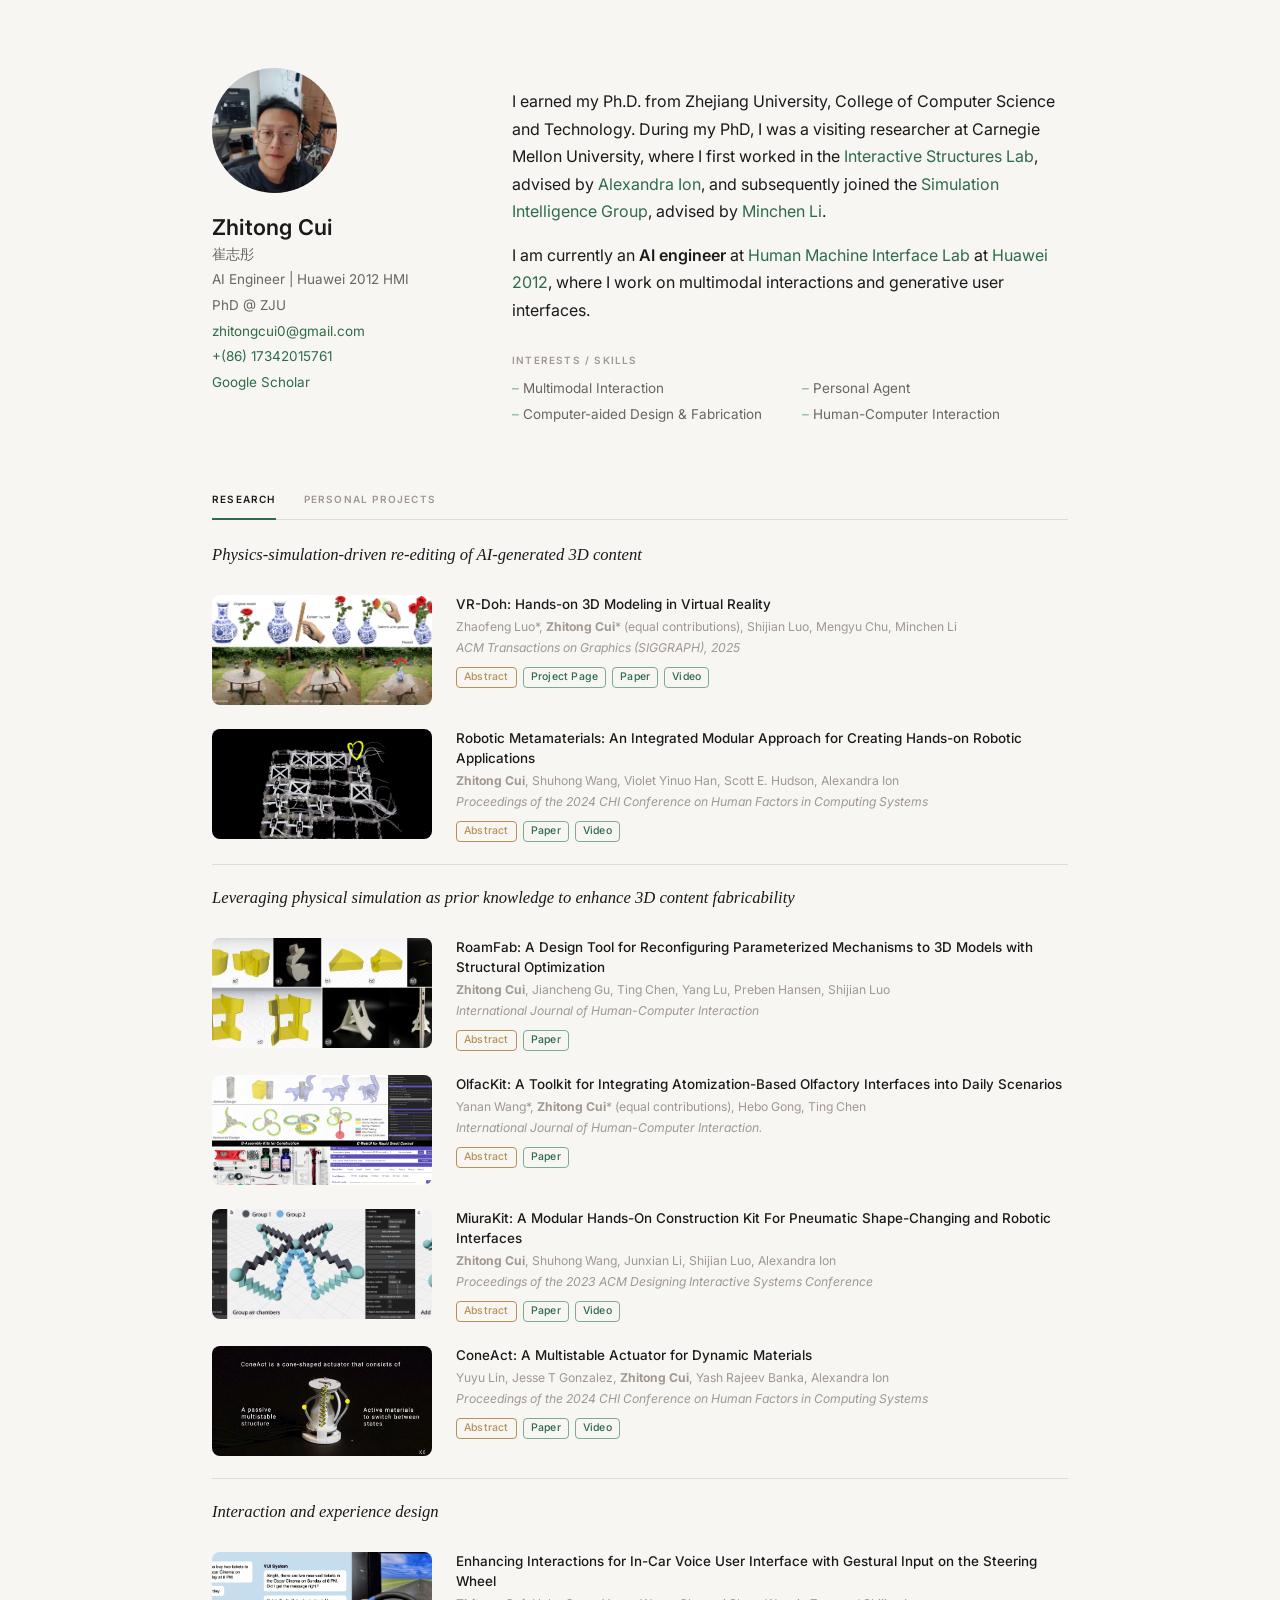
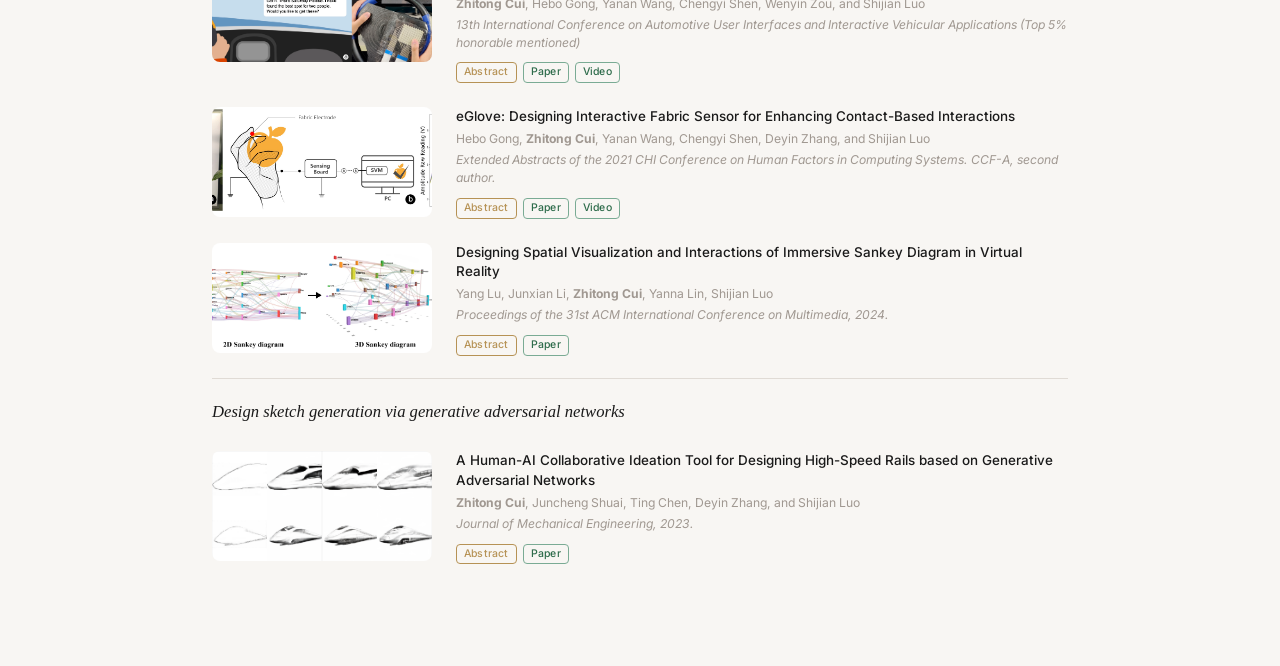
==== commit 45fb039f: "Use worked in visiting research introduction" ====
--- a/index.html
+++ b/index.html
@@ -82,7 +82,7 @@
               I earned my Ph.D. from
               Zhejiang University, College of Computer Science and Technology.
               During my PhD, I was a visiting researcher at Carnegie Mellon University,
-              where I first conducted research in the
+              where I first worked in the
               <a class="highlight" href="https://interactive-structures.org/" target="_blank" rel="noreferrer">Interactive Structures Lab</a>, advised by
               <a class="highlight" href="https://alexandraion.com/" target="_blank" rel="noreferrer">Alexandra Ion</a>, and subsequently joined the
               <a class="highlight" href="https://www.cs.cmu.edu/~minchenl/" target="_blank" rel="noreferrer">Simulation Intelligence Group</a>, advised by
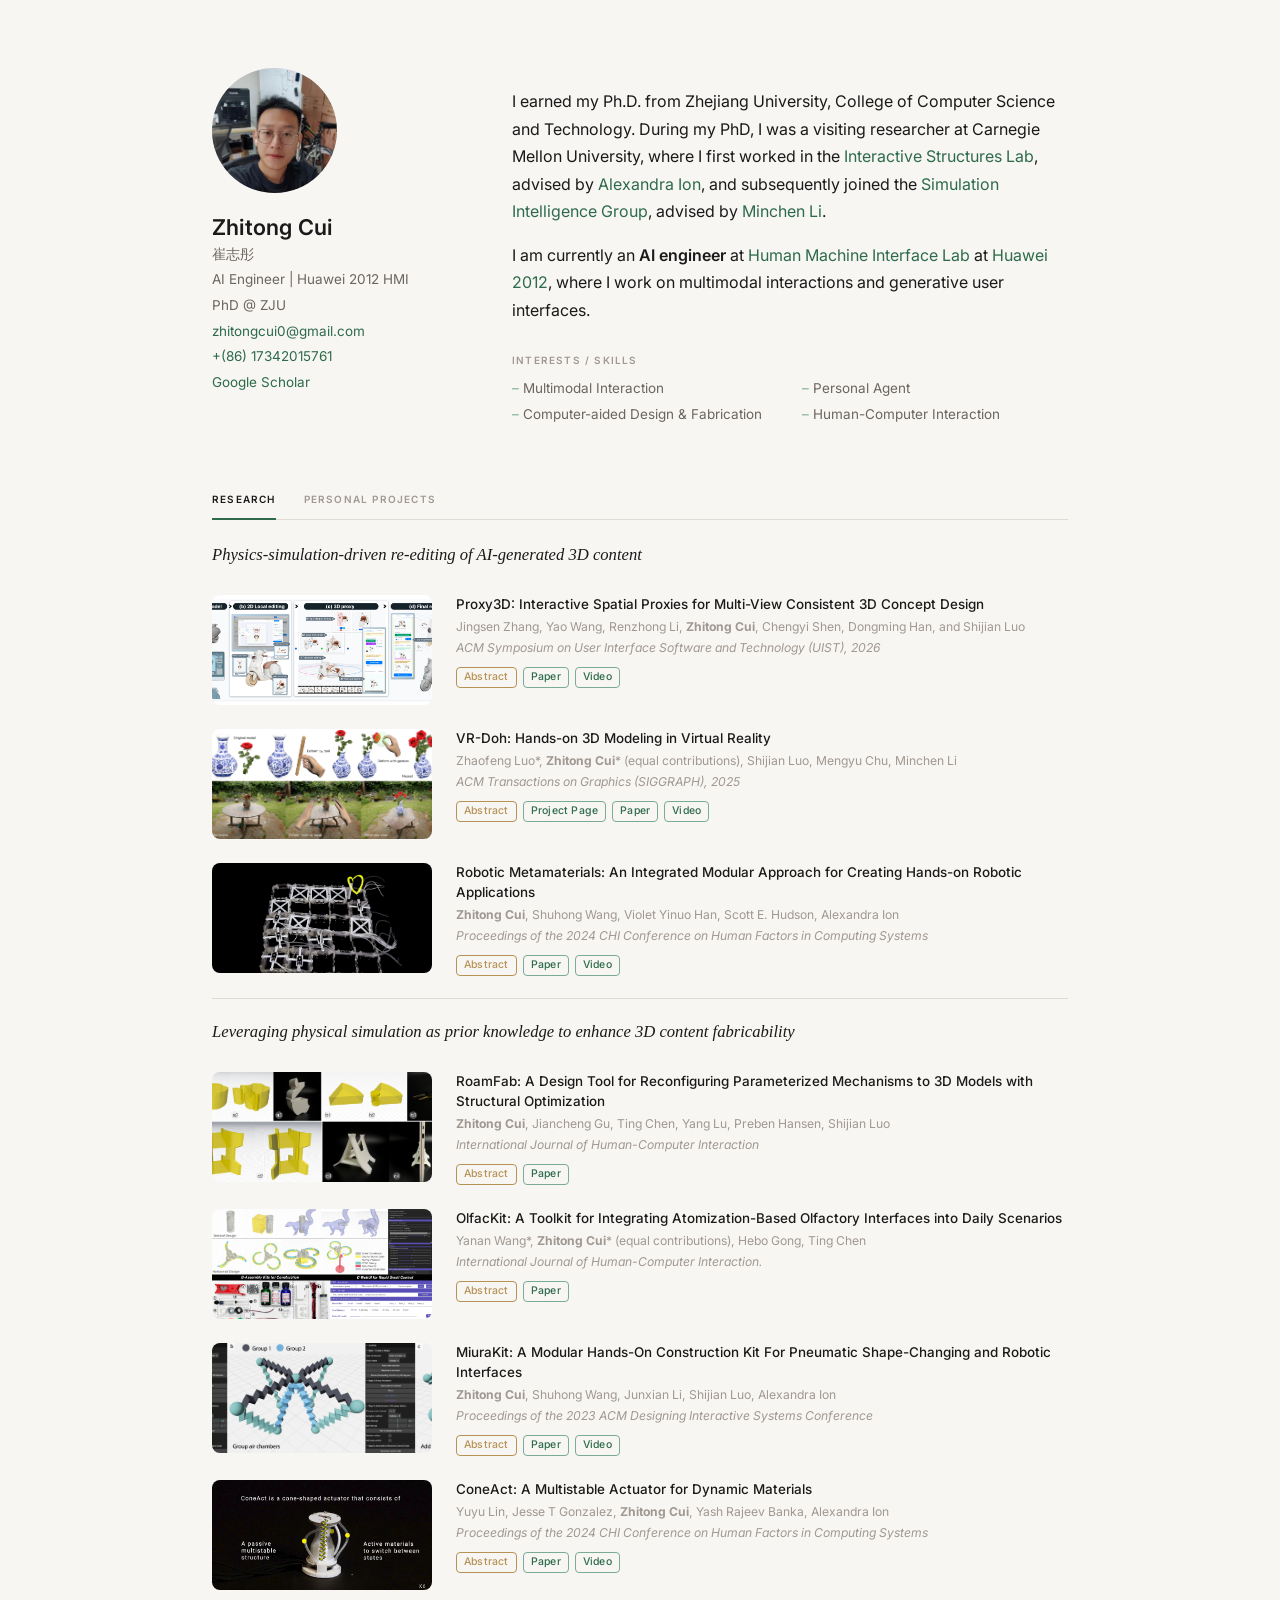
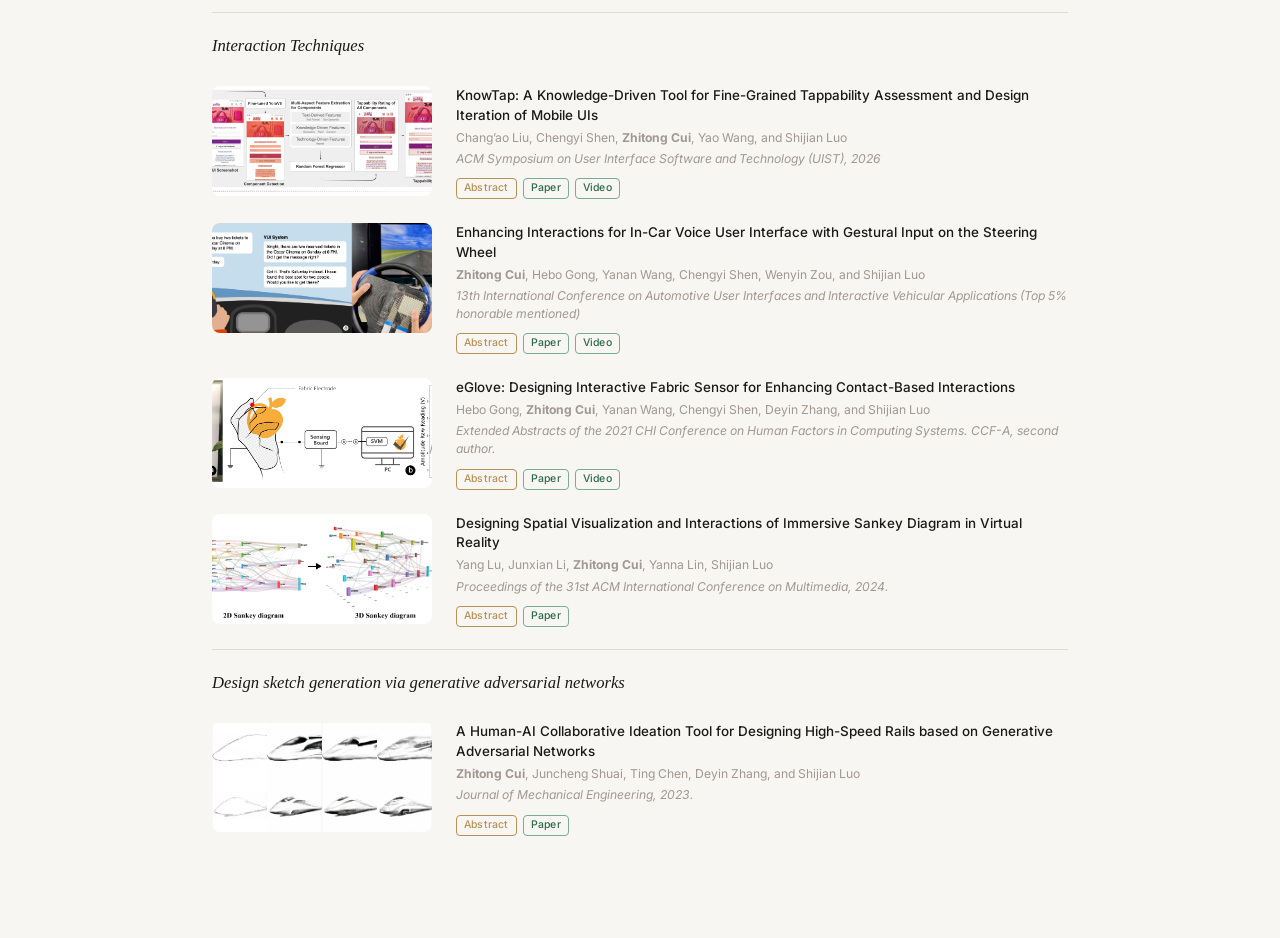
==== commit 9211a038: "Add UIST 2026 publications to personal site" ====
--- a/index.html
+++ b/index.html
@@ -5,25 +5,25 @@
     <meta name="viewport" content="width=device-width, initial-scale=1" />
     <meta
       name="description"
-      content="Zhitong Cui - AI Engineer at Huawei 2012 HMI, PhD at ZJU. Research in multimodal generation, personal agents, HCI, CAD, and fabrication."
+      content="Zhitong Cui (崔志彤) - AI Engineer at Huawei 2012 HMI, PhD from Zhejiang University. Research in multimodal interaction, generative user interfaces, personal agents, HCI, CAD, and fabrication."
     />
-    <title>Zhitong Cui | AI Engineer & PhD Researcher</title>
+    <title>Zhitong Cui (崔志彤) | AI Engineer & PhD Researcher</title>
     <link rel="canonical" href="https://zhitongcui.github.io/" />
     <meta property="og:type" content="profile" />
-    <meta property="og:title" content="Zhitong Cui | AI Engineer & PhD Researcher" />
-    <meta property="og:description" content="Zhitong Cui - AI Engineer at Huawei 2012 HMI, PhD at ZJU. Research in multimodal generation, personal agents, HCI, CAD, and fabrication." />
+    <meta property="og:title" content="Zhitong Cui (崔志彤) | AI Engineer & PhD Researcher" />
+    <meta property="og:description" content="Zhitong Cui (崔志彤) - AI Engineer at Huawei 2012 HMI, PhD from Zhejiang University. Research in multimodal interaction, generative user interfaces, personal agents, HCI, CAD, and fabrication." />
     <meta property="og:url" content="https://zhitongcui.github.io/" />
     <meta property="og:image" content="https://zhitongcui.github.io/avatar.jpg" />
     <meta name="twitter:card" content="summary" />
-    <meta name="twitter:title" content="Zhitong Cui | AI Engineer & PhD Researcher" />
-    <meta name="twitter:description" content="Zhitong Cui - AI Engineer at Huawei 2012 HMI, PhD at ZJU. Research in multimodal generation, personal agents, HCI, CAD, and fabrication." />
+    <meta name="twitter:title" content="Zhitong Cui (崔志彤) | AI Engineer & PhD Researcher" />
+    <meta name="twitter:description" content="Zhitong Cui (崔志彤) - AI Engineer at Huawei 2012 HMI, PhD from Zhejiang University. Research in multimodal interaction, generative user interfaces, personal agents, HCI, CAD, and fabrication." />
     <meta name="twitter:image" content="https://zhitongcui.github.io/avatar.jpg" />
     <script type="application/ld+json">
     {
       "@context": "https://schema.org",
       "@type": "Person",
       "name": "Zhitong Cui",
-      "alternateName": "崔志彤",
+      "alternateName": ["崔志彤", "Cui Zhitong", "zhitongcui", "cuizhitong"],
       "url": "https://zhitongcui.github.io/",
       "image": "https://zhitongcui.github.io/avatar.jpg",
       "jobTitle": "AI Engineer",
@@ -37,6 +37,7 @@
       },
       "email": "zhitongcui0@gmail.com",
       "sameAs": [
+        "https://github.com/zhitongcui",
         "https://scholar.google.com/citations?user=4BOa6U4AAAAJ"
       ]
     }
@@ -119,6 +120,16 @@
           <div id="tab-research" role="tabpanel" aria-labelledby="tab-btn-research">
           <article class="pub-group pub-group--teasers">
             <h3>Physics-simulation-driven re-editing of AI-generated 3D content</h3>
+            <img class="paper-teaser" src="teasers/Proxy3D-teaser.png" alt="Proxy3D teaser" />
+            <div class="paper">
+              <h4>Proxy3D: Interactive Spatial Proxies for Multi-View Consistent 3D Concept Design</h4>
+              <p>Jingsen Zhang, Yao Wang, Renzhong Li, <strong>Zhitong Cui</strong>, Chengyi Shen, Dongming Han, and Shijian Luo</p>
+              <p class="venue">ACM Symposium on User Interface Software and Technology (UIST), 2026</p>
+              <div class="paper-links">
+                <a class="paper-link" target="_blank" rel="noreferrer" href="https://dl.acm.org/doi/10.1145/3830398.3830634">Paper</a>
+                <a class="paper-link" target="_blank" rel="noreferrer" href="https://www.youtube.com/watch?v=RppJtibHeyk">Video</a>
+              </div>
+            </div>
             <img class="paper-teaser" src="teasers/VR-Doh-teaser.jpg" alt="VR-Doh teaser" />
             <div class="paper">
               <h4>VR-Doh: Hands-on 3D Modeling in Virtual Reality</h4>
@@ -198,7 +209,17 @@
 
 
           <article class="pub-group pub-group--teasers">
-            <h3>Interaction and experience design</h3>
+            <h3>Interaction Techniques</h3>
+            <img class="paper-teaser" src="teasers/KnowTap-teaser.png" alt="KnowTap teaser" />
+            <div class="paper">
+              <h4>KnowTap: A Knowledge-Driven Tool for Fine-Grained Tappability Assessment and Design Iteration of Mobile UIs</h4>
+              <p>Chang’ao Liu, Chengyi Shen, <strong>Zhitong Cui</strong>, Yao Wang, and Shijian Luo</p>
+              <p class="venue">ACM Symposium on User Interface Software and Technology (UIST), 2026</p>
+              <div class="paper-links">
+                <a class="paper-link" target="_blank" rel="noreferrer" href="https://dl.acm.org/doi/epdf/10.1145/3830398.3830517">Paper</a>
+                <a class="paper-link" target="_blank" rel="noreferrer" href="https://www.youtube.com/watch?v=1YLh4_Gdu8w">Video</a>
+              </div>
+            </div>
             <img class="paper-teaser" src="teasers/In-Car-Voice-User-%20Interface-teaser.jpg" alt="In-Car Voice UI teaser" />
             <div class="paper">
               <h4>
@@ -302,6 +323,8 @@
       const zoomLevel = document.getElementById('zoom-level');
 
       const abstracts = {
+        'teasers/KnowTap-teaser.png': "KnowTap is a Figma-compatible tool that estimates how tappable mobile UI elements look. It displays perceived tappability scores in six bands and offers optional feedback from a language model to help designers refine their interfaces.",
+        'teasers/Proxy3D-teaser.png': "Proxy3D helps designers turn targeted edits to 2D views into updates to a 3D concept. An inferred spatial proxy supports preview and local editing, while a camera trajectory guides video-to-3D generation to improve consistency across views.",
         'teasers/VR-Doh-teaser.jpg': 'We introduce VR-Doh, an open-source, hands-on 3D modeling system that enables intuitive creation and manipulation of elastoplastic objects in Virtual Reality (VR). By customizing the Material Point Method (MPM) for real-time simulation of hand-induced large deformations and enhancing 3D Gaussian Splatting for seamless rendering, VR-Doh provides an interactive and immersive 3D modeling experience. Users can naturally sculpt, deform, and edit objects through both contact- and gesture-based hand-object interactions. To achieve real-time performance, our system incorporates localized simulation techniques, particle-level collision handling, and the decoupling of physical and appearance representations, ensuring smooth and responsive interactions. VR-Doh supports both object creation and editing, enabling diverse modeling tasks such as designing food items, characters, and interlocking structures, all resulting in simulation-ready assets. User studies with both novice and experienced participants highlight the system\'s intuitive design, immersive feedback, and creative potential. Compared to existing geometric modeling tools, VR-Doh offers enhanced accessibility and natural interaction, making it a powerful tool for creative exploration in VR.',
         'teasers/RMM-teaser.jpg': 'We propose augmenting initially passive structures built from simple repeated cells, with novel active units to enable dynamic, shape-changing, and robotic applications. Inspired by metamaterials that can employ mechanisms, we build a framework that allows users to configure cells of this passive structure to allow it to perform complex tasks. A key benefit is that our structures can be repeatedly (re)configured by users inserting our configuration units to turn the passive material into, e.g., locomotion robots, integrated motion platforms, or interactive interfaces. To this end, we present a mechanical system consisting of a flexible, passive, shearing lattice structure, as well as rigid and active unit cells to be inserted into the lattice for configuration. The active unit is a closed-loop pneumatically controlled shearing cell to dynamically actuate the macroscopic movement of the structure. The passive rigid cells redirect the forces to create complex motion with a reduced number of active cells. Since the placement of the rigid and active units is challenging, we offer a computational design tool that optimizes the cell placement to match the macroscopic, user-defined target motions and generates the control code for the active cells.',
         'teasers/RoamFab-teaser.jpeg': 'Creating personalized 3D printing objects has become increasingly popular with the advance in end-user modeling tools and fabrication techniques. However, it remains challenging for novice makers to design and fabricate functional objects with mechanical motion such as linear or rotational. To empower users to add mechanical movements to their models for particular needs, we first investigate the commonly used 3D printable mechanisms and parameterize four mechanical primitives. We then provide a computational approach to reconfigure the mechanical primitives to user-provided 3D models, with an underlying structural optimization procedure according to a specified bending force. We further showcase a set of design examples and conduct a user study to demonstrate the potential of our approach in creating personalized functional artifacts.',
